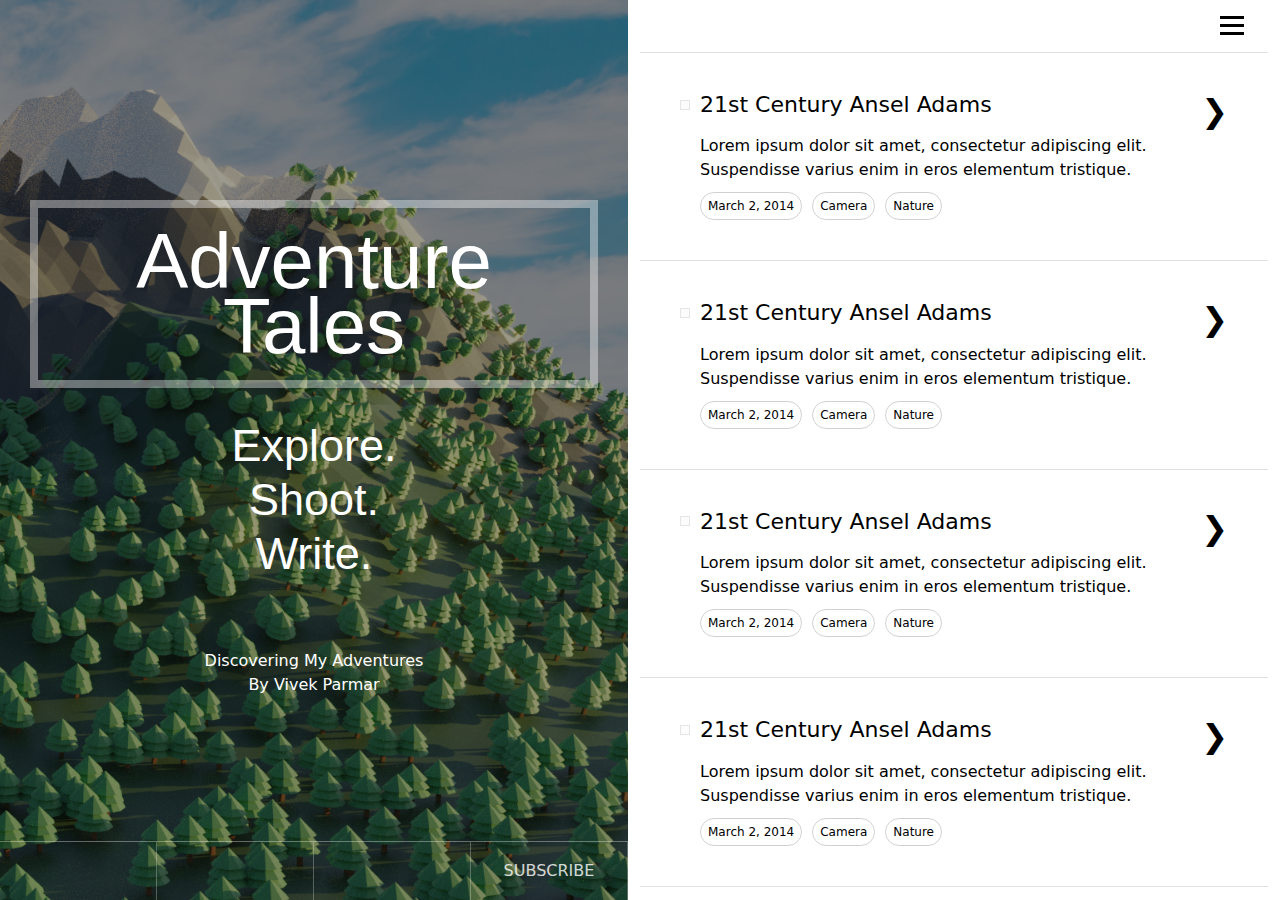
==== index.html @ 8f4c5cbe "Update index.html" ====
<!DOCTYPE html>
<html>
<head>
 <meta charset="utf-8">
 <meta name="viewport" content="width=device-width, initial-scale=1">
 <title>Adventure Tales</title>
 <!-- Add your other meta tags, links, and scripts here -->
 <link rel="stylesheet" href="assets/vendor/bootstrap/css/bootstrap.css">
 <link rel="stylesheet" href="assets/vendor/bootstrap-icons/bootstrap-icons.css">
 <link rel="stylesheet" href="assets/css/style.css">
 <link rel="stylesheet" href="assets/css/responsive.css">

 <link rel="stylesheet" href="https://cdnjs.cloudflare.com/ajax/libs/fancybox/3.5.7/jquery.fancybox.min.css">

 <link rel="stylesheet" href="https://unpkg.com/aos@next/dist/aos.css">
</head>

<body style="margin: 0; display: flex; flex-direction: column;">

  <div class="container-fluid" style="flex: 1; display: flex; min-height: 100%;margin:0px;">

    <div class="row hero-row">

      <div class="col-md-6 custom-col">
         <div class="img-bg">

          <div class="overlay"></div>

          <div class="main-col-heading">
            <h1 class="title">Adventure Tales</h1>
            <p class="tag">Explore.<br>Shoot.<br>Write.</p>
            <p class="tag-line">Discovering My Adventures <br> By Vivek Parmar</p>
          </div>

          <footer class="footer">

            <a href="/" aria-current="page" class="footer-nav-link"><img src="assets/images/icon/home-icon.svg" alt="">
            </a>

            <a href="http://www.twitter.com/" class="footer-nav-link "><img src="assets/images/icon/twitter-icon.svg" alt="">
            </a>

            <a href="http://www.facebook.com/" class="footer-nav-link "><img src="assets/images/icon/facebook-icon.svg" alt="">
            </a>

            <a href="" class="footer-nav-link ">
              <div class="subscribe">Subscribe</div>
            </a>

          </footer>
          
         </div>
      </div>

      <div class="col-md-6 custom-col-mob">
         <div class="img-bg">

          <div class="overlay"></div>

          <div class="main-col-heading">
            <h1 class="title">Adventure Tales</h1>
            <p class="tag-line">Discovering My Adventures <br> By Vivek Parmar</p>
          </div>

        </div>
      </div>

      <div class="col-md-6 article-container scrollable-col">

        <header>

          <div class="hamburger">
            <div class="hamburger--container">
              <div class="hamburger--bars"></div>
            </div>
          </div>

          <div class="menu-text">Menu</div>

            <div class="fsmenu">
              <div class="fsmenu--container">
                <div class="fsmenu--text-block">
                  <div class="fsmenu--text-container">
                    <ul class="fsmenu--list">
                      <li class="fsmenu--list-element">
                        <a href="index.html">
                          <span>STORIES</span>
                        </a>
                        <div class="fsmenu--scrolling-text">
                          <span>STORIES</span><span>STORIES</span><span>STORIES</span><span>STORIES</span><span>STORIES</span>
                        </div>
                        <div class="fsmenu--link-img">
                          <div class="fsmenu--img-container">
                            <img src="https://witwinkel.ch/themes/witwinkel/assets/images/content/WITWINKEL-buero-albisrieden-2019.jpg">
                          </div>
                        </div>
                      </li>
                      <li class="fsmenu--list-element">
                        <a href="suggest.html">
                          <span>SUGGEST</span>
                        </a>
                        <div class="fsmenu--scrolling-text">
                          <span>SUGGEST</span><span>SUGGEST</span><span>SUGGEST</span><span>SUGGEST</span><span>SUGGEST</span>
                        </div>
                        <div class="fsmenu--link-img">
                          <div class="fsmenu--img-container">
                            <img src="https://witwinkel.ch/themes/witwinkel/assets/projects/gourmet-festival-2019/content12.jpg">
                          </div>
                        </div>
                      </li>
                      <li class="fsmenu--list-element">
                        <a href="subscribe.html">
                          <span>SUBSCRIBE</span>
                        </a>
                        <div class="fsmenu--scrolling-text">
                          <span>SUBSCRIBE</span><span>SUBSCRIBE</span><span>SUBSCRIBE</span><span>SUBSCRIBE</span><span>SUBSCRIBE</span>
                        </div>
                        <div class="fsmenu--link-img">
                          <div class="fsmenu--img-container">
                            <img src="https://witwinkel.ch/themes/witwinkel/assets/images/team/wirsind-witwinkel.jpg">
                          </div>
                        </div>
                      </li>
                      <li class="fsmenu--list-element">
                        <a href="about.html">
                          <span>ABOUT</span>
                        </a>
                        <div class="fsmenu--scrolling-text">
                          <span>ABOUT</span><span>ABOUT</span><span>ABOUT</span><span>ABOUT</span><span>ABOUT</span>
                        </div>
                        <div class="fsmenu--link-img">
                          <div class="fsmenu--img-container">
                            <img src="https://witwinkel.ch/themes/witwinkel/assets/projects/metzler/content1.jpg">
                          </div>
                        </div>
                      </li>
                    </ul>
                  </div>
                </div>
              </div>
            </div>

        </header>


          <main>

            <div class="row mb-3">

              <div class="col-lg-12 article-col">

                <a href="detail.html" class="article">

                  <div class="image-wrapper"><img src="https://assets.website-files.com/52f2c8085d8eed2b6b000300/52f320b1593f6edf41000793_thumb11.jpg" width="109" alt="" class="thumbnail img-fluid"></div>


                  <section class="article-text-wrapper">

                    <div class="d-flex justify-content-between mb-1">
                      <h2 class="thumbnail-title">21st Century Ansel Adams</h2>
                    <h2 class="arrow">❯</h2>
                    </div>

                    <p>Lorem ipsum dolor sit amet, consectetur adipiscing elit. Suspendisse varius enim in eros elementum tristique.</p>

                    <div class="article-info-wrapper">
                      <div class="article-info-text">March 2, 2014</div>
                      <div class="article-info-text">Camera</div>
                      <div class="article-info-text">Nature</div>
                    </div>

                  </section>

                </a>

              </div>

               <div class="col-lg-12 article-col">

                <a href="detail.html" class="article">

                  <div class="image-wrapper"><img src="https://assets.website-files.com/52f2c8085d8eed2b6b000300/52f320b1593f6edf41000793_thumb11.jpg" width="109" alt="" class="thumbnail img-fluid"></div>


                  <section class="article-text-wrapper">

                    <div class="d-flex justify-content-between mb-1">
                      <h2 class="thumbnail-title">21st Century Ansel Adams</h2>
                    <h2 class="arrow">❯</h2>
                    </div>

                    <p>Lorem ipsum dolor sit amet, consectetur adipiscing elit. Suspendisse varius enim in eros elementum tristique.</p>

                    <div class="article-info-wrapper">
                      <div class="article-info-text">March 2, 2014</div>
                      <div class="article-info-text">Camera</div>
                      <div class="article-info-text">Nature</div>
                    </div>

                  </section>

                </a>

              </div>

               <div class="col-lg-12 article-col">

                <a href="detail.html" class="article">

                  <div class="image-wrapper"><img src="https://assets.website-files.com/52f2c8085d8eed2b6b000300/52f320b1593f6edf41000793_thumb11.jpg" width="109" alt="" class="thumbnail img-fluid"></div>


                  <section class="article-text-wrapper">

                    <div class="d-flex justify-content-between mb-1">
                      <h2 class="thumbnail-title">21st Century Ansel Adams</h2>
                    <h2 class="arrow">❯</h2>
                    </div>

                    <p>Lorem ipsum dolor sit amet, consectetur adipiscing elit. Suspendisse varius enim in eros elementum tristique.</p>

                    <div class="article-info-wrapper">
                      <div class="article-info-text">March 2, 2014</div>
                      <div class="article-info-text">Camera</div>
                      <div class="article-info-text">Nature</div>
                    </div>

                  </section>

                </a>

              </div>

               <div class="col-lg-12 article-col">

                <a href="detail.html" class="article">

                  <div class="image-wrapper"><img src="https://assets.website-files.com/52f2c8085d8eed2b6b000300/52f320b1593f6edf41000793_thumb11.jpg" width="109" alt="" class="thumbnail img-fluid"></div>


                  <section class="article-text-wrapper">

                    <div class="d-flex justify-content-between mb-1">
                      <h2 class="thumbnail-title">21st Century Ansel Adams</h2>
                    <h2 class="arrow">❯</h2>
                    </div>

                    <p>Lorem ipsum dolor sit amet, consectetur adipiscing elit. Suspendisse varius enim in eros elementum tristique.</p>

                    <div class="article-info-wrapper">
                      <div class="article-info-text">March 2, 2014</div>
                      <div class="article-info-text">Camera</div>
                      <div class="article-info-text">Nature</div>
                    </div>

                  </section>

                </a>

              </div>

               <div class="col-lg-12 article-col">

                <a href="detail.html" class="article">

                  <div class="image-wrapper"><img src="https://assets.website-files.com/52f2c8085d8eed2b6b000300/52f320b1593f6edf41000793_thumb11.jpg" width="109" alt="" class="thumbnail img-fluid"></div>


                  <section class="article-text-wrapper">

                    <div class="d-flex justify-content-between mb-1">
                      <h2 class="thumbnail-title">21st Century Ansel Adams</h2>
                    <h2 class="arrow">❯</h2>
                    </div>

                    <p>Lorem ipsum dolor sit amet, consectetur adipiscing elit. Suspendisse varius enim in eros elementum tristique.</p>

                    <div class="article-info-wrapper">
                      <div class="article-info-text">March 2, 2014</div>
                      <div class="article-info-text">Camera</div>
                      <div class="article-info-text">Nature</div>
                    </div>

                  </section>

                </a>

              </div>

               <div class="col-lg-12 article-col">

                <a href="detail.html" class="article">

                  <div class="image-wrapper"><img src="https://assets.website-files.com/52f2c8085d8eed2b6b000300/52f320b1593f6edf41000793_thumb11.jpg" width="109" alt="" class="thumbnail img-fluid"></div>


                  <section class="article-text-wrapper">

                    <div class="d-flex justify-content-between mb-1">
                      <h2 class="thumbnail-title">21st Century Ansel Adams</h2>
                    <h2 class="arrow">❯</h2>
                    </div>

                    <p>Lorem ipsum dolor sit amet, consectetur adipiscing elit. Suspendisse varius enim in eros elementum tristique.</p>

                    <div class="article-info-wrapper">
                      <div class="article-info-text">March 2, 2014</div>
                      <div class="article-info-text">Camera</div>
                      <div class="article-info-text">Nature</div>
                    </div>

                  </section>

                </a>

              </div>

               <div class="col-lg-12 article-col">

                <a href="detail.html" class="article">

                  <div class="image-wrapper"><img src="https://assets.website-files.com/52f2c8085d8eed2b6b000300/52f320b1593f6edf41000793_thumb11.jpg" width="109" alt="" class="thumbnail img-fluid"></div>


                  <section class="article-text-wrapper">

                    <div class="d-flex justify-content-between mb-1">
                      <h2 class="thumbnail-title">21st Century Ansel Adams</h2>
                    <h2 class="arrow">❯</h2>
                    </div>

                    <p>Lorem ipsum dolor sit amet, consectetur adipiscing elit. Suspendisse varius enim in eros elementum tristique.</p>

                    <div class="article-info-wrapper">
                      <div class="article-info-text">March 2, 2014</div>
                      <div class="article-info-text">Camera</div>
                      <div class="article-info-text">Nature</div>
                    </div>

                  </section>

                </a>

              </div>

               <div class="col-lg-12 article-col">

                <a href="detail.html" class="article">

                  <div class="image-wrapper"><img src="https://assets.website-files.com/52f2c8085d8eed2b6b000300/52f320b1593f6edf41000793_thumb11.jpg" width="109" alt="" class="thumbnail img-fluid"></div>


                  <section class="article-text-wrapper">

                    <div class="d-flex justify-content-between mb-1">
                      <h2 class="thumbnail-title">21st Century Ansel Adams</h2>
                    <h2 class="arrow">❯</h2>
                    </div>

                    <p>Lorem ipsum dolor sit amet, consectetur adipiscing elit. Suspendisse varius enim in eros elementum tristique.</p>

                    <div class="article-info-wrapper">
                      <div class="article-info-text">March 2, 2014</div>
                      <div class="article-info-text">Camera</div>
                      <div class="article-info-text">Nature</div>
                    </div>

                  </section>

                </a>

              </div>

            </div>

            <nav class="pagination-nav">
              <a href=""  class="nav-link-pg active">pg. 1</a>
              <a href="#" class="nav-link-pg">Pg. 2</a>
              <a href="#" class="nav-link-pg">pg. 3</a>
            </nav>

          </main>

      </div>

    </div>

  </div>


  <footer class="footer footer-mob">

    <a href="/" aria-current="page" class="footer-nav-link">
      <img src="assets/images/icon/home-icon.svg" alt="">
    </a>

    <a href="http://www.twitter.com/" class="footer-nav-link ">
      <img src="assets/images/icon/twitter-icon.svg" alt="">
    </a>

    <a href="http://www.facebook.com/" class="footer-nav-link ">
      <img src="assets/images/icon/facebook-icon.svg" alt="">
    </a>

    <a href="" class="footer-nav-link">
      <div class="subscribe">Subscribe</div>
    </a>
  </footer>

<script src="https://ajax.googleapis.com/ajax/libs/jquery/3.5.1/jquery.min.js"></script>
<script type="text/javascript" src="assets/vendor/bootstrap/js/bootstrap.bundle.min.js"></script>
<script src="https://cdnjs.cloudflare.com/ajax/libs/fancybox/3.5.7/jquery.fancybox.min.js"></script>
<script type="text/javascript" src="assets/js/main.js"></script>

<script type="text/javascript">
  $(document).ready(function(){
    $('.hamburger').click(function(){
      var $this = $( this );
      if ($this.hasClass('is-active')){
        $('.fsmenu, .logo').removeClass('is-active');
        $('.fsmenu, .logo').addClass('close-menu');
        $("body").css("overflow-y", "auto");  

        setTimeout(function() {
          $('.fsmenu').css('z-index', -1);
        }, 500); 

      } else{
        $('.fsmenu, .logo').removeClass('close-menu');
        $('.fsmenu, .logo').addClass('is-active');
        $("body").css("overflow-y", "hidden");
        $('.fsmenu').css('z-index', 5);
      };
      $this.toggleClass('is-active');
    });
    $( ".fsmenu--list-element" ).hover(
      function() {
        $( this ).addClass('open');
        $( this ).removeClass('is-closing');
      }, function() {
        $( this ).removeClass('open');
        $( this ).addClass('is-closing');
       
      }
      );
  });
</script>

</body>
</html>
---- assets/css/style.css ----
:root {
  --white-color: #ffffff;
  --black-color: #000000;
  --cardinal-color: #c71e38;
  --purple-color: #555272;
  --mercury-color: #e0e5eb;
  --dusk-color: #555272;
  --gray-color: #d3d1e2;
}

h1,h2,h3,h4,h5,p{
  padding: 0px;
  margin: 0px;
}


/******************* PreLoading *****************/


body{overflow-y: auto; margin: 0;height: 100vh;}

#preloading{
  width: 100%;
  height: 100vh;
  background: #fff
  url('../images/ice-cream.gif') no-repeat center;
  z-index: 99;
}


/******************** Navbar ********************/

.img-bg{
  background-image: url('../images/hero-img.png');
  background-size: cover;
  height: 100vh;
  background-repeat: no-repeat;
  background-position: 91% 50%;
  color: #fff;
  text-align: center;
  padding: 0;
  display: flex;
  justify-content: center;
  align-items: center;
  position: relative;
}

.overlay{
  background: #10101066;
  width: 100%;
  height: 100%;
  position: absolute;
  z-index: 0;
}

.main-col-heading{
  position: relative;
  z-index: 2;
  padding: 0 65px;
}

.title{
  display: inline-block;
  margin-top: 0px;
  margin-bottom: 31px;
  padding: 21px;
  border: 8px solid hsla(0, 0%, 100%, 0.38);
  font-family: 'Roboto Condensed', sans-serif;
  font-size: 78px;
  line-height: 65px;
  font-weight: 400;
}


.tag{
  margin-bottom: 68px;
  font-family: 'Roboto Condensed', sans-serif;
  font-size: 45px;
  line-height: 54px;
  font-weight: 300;
}

.tag-line{
  margin-bottom: 4px;
  font-size: 16px;
  font-weight: 400;
}


.footer{
  position: absolute;
  left: 0px;
  right: 0px;
  bottom: 0px;
  border-top: 1px solid hsla(0, 0%, 100%, 0.34);
  text-align: center;
}

.footer-nav-link{
  display: block;
  width: 25%;
  height: 58px;
  padding-top: 17px;
  float: left;
  border-right: 1px solid hsla(0, 0%, 100%, 0.34);
  opacity: 0.8;
  -webkit-transition: opacity 250ms ease, background-color 250ms ease;
  transition: opacity 250ms ease, background-color 250ms ease;
  text-decoration: none;
  color: white;
  font-weight: 500;
  text-transform: uppercase ;
}

.footer-nav-link:hover{color: #ffffff; background-color: #ffffff4a;}

header{ 
  padding: 10px 20px;
  display: flex;
  justify-content: flex-end;
  box-shadow: 0 1px 0 0 rgba(0, 0, 0, 0.12);
}

.hamburger{position:initial;}

.hamburger {
  width: 2em;
  height: 2em;
/*  position: absolute;*/
  top: 1em;
  right: 3em;
  z-index: 10000;
  background: transparent;
  cursor: pointer;
}
.hamburger.is-active .hamburger--container .hamburger--bars {
  background: white;
}
.hamburger.is-active .hamburger--container .hamburger--bars:before, .hamburger.is-active .hamburger--container .hamburger--bars:after {
  background: white;
}
.hamburger.is-active .hamburger--container .hamburger--bars:before {
  left: 0.25em;
}
.hamburger.is-active .hamburger--container .hamburger--bars:after {
  left: -0.25em;
}
.hamburger .hamburger--container {
  width: 100%;
  padding: 0.25em;
  position: relative;
}
.hamburger .hamburger--container .hamburger--bars {
  height: 3px;
  width: 1.5em;
  background: #000;
  position: absolute;
  top: 0.9em;
  transition: 0.3s ease;
}
.hamburger .hamburger--container .hamburger--bars:before, .hamburger .hamburger--container .hamburger--bars:after {
  content: "";
  display: block;
  height: 3px;
  width: 1.5em;
  background: inherit;
  position: absolute;
  left: 0;
  transition: 0.3s ease;
}
.hamburger .hamburger--container .hamburger--bars:before {
  top: -0.5em;
}
.hamburger .hamburger--container .hamburger--bars:after {
  top: 0.5em;
}

.logo {
  width: 5em;
  height: 5em;
  position: absolute;
  top: 1.5em;
  left: 3em;
  z-index: 10000;
  filter: invert(1);
}
.logo img {
  width: 100%;
  display: block;
  transition: 0.3s linear 0.3s;
}
.logo.is-active img {
  filter: invert(100%);
}

.fsmenu {
  width: 100vw;
  height: 100vh;
  position: absolute;
  top: 0;
  right: 0;
  z-index: 1000;
  overflow: hidden;
  display: none;
}
.fsmenu .fsmenu--container {
  width: 0;
  height: 100vh;
  padding: 8em 3em 3em;
  background: #000;
  position: absolute;
  right: 0;
  overflow: hidden;
}
.fsmenu .fsmenu--container .fsmenu--text-block {
  width: 100%;
  height: 100%;
}
.fsmenu .fsmenu--container .fsmenu--text-block .fsmenu--text-container {
  width: 100%;
  height: 100%;
}
.fsmenu .fsmenu--container .fsmenu--text-block .fsmenu--text-container .fsmenu--list {
  width: 100%;
  height: 100%;
  display: flex;
  flex-direction: column;
}
.fsmenu .fsmenu--container .fsmenu--text-block .fsmenu--text-container .fsmenu--list .fsmenu--list-element {
  width: 100%;
  height: 25%;
  list-style-type: none;
  text-align: right;
}
.fsmenu .fsmenu--container .fsmenu--text-block .fsmenu--text-container .fsmenu--list .fsmenu--list-element a {
  width: 100%;
  height: 100%;
  text-decoration: none;
  color: white;
  display: flex;
  justify-content: flex-end;
  align-items: center;
  transition: 0.2s ease;
}
.fsmenu .fsmenu--container .fsmenu--text-block .fsmenu--text-container .fsmenu--list .fsmenu--list-element a:hover {
  color: #E63946;
}
.fsmenu .fsmenu--container .fsmenu--text-block .fsmenu--text-container .fsmenu--list .fsmenu--list-element a span {
  font-size: 5em;
  font-weight: 700;
  letter-spacing: 10px;
  text-transform: uppercase;
  line-height: 1;
  height: 1em;
  display: inline-block;
  position: relative;
  z-index: 1002;
}
.fsmenu .fsmenu--container .fsmenu--text-block .fsmenu--text-container .fsmenu--list .fsmenu--list-element a span:before {
  content: "";
  display: block;
  width: 100%;
  height: 100%;
  background: #fff;
  position: absolute;
  left: 0;
  z-index: 1003;
}
.fsmenu .fsmenu--container .fsmenu--text-block .fsmenu--text-container .fsmenu--list .fsmenu--list-element .fsmenu--scrolling-text {
  height: 100%;
  display: flex;
  align-items: center;
  transform: translate(-20%, -100%);
  opacity: 0;
  pointer-events: none;
}
.fsmenu .fsmenu--container .fsmenu--text-block .fsmenu--text-container .fsmenu--list .fsmenu--list-element .fsmenu--scrolling-text span {
  height: 1em;
  font-size: 8em;
  font-weight: 900;
  letter-spacing: 10px;
  text-transform: uppercase;
  line-height: 1;
  color: #1e1e1e;
  display: inline-block;
  margin-right: 1em;
}
.fsmenu .fsmenu--container .fsmenu--text-block .fsmenu--text-container .fsmenu--list .fsmenu--list-element:hover .fsmenu--scrolling-text {
  opacity: 1;
  -webkit-animation: animScrollingContactTextLeft 9s linear 0s infinite;
          animation: animScrollingContactTextLeft 9s linear 0s infinite;
}
.fsmenu .fsmenu--container .fsmenu--text-block .fsmenu--text-container .fsmenu--list .fsmenu--list-element .fsmenu--link-img {
  width: 0px;
  height: 100vh;
  padding: 8em 3em 3em;
  position: absolute;
  top: 0;
  right: calc(100vw - 720px);
  z-index: 1001;
  font-size: 16px;
  pointer-events: none;
}
.fsmenu .fsmenu--container .fsmenu--text-block .fsmenu--text-container .fsmenu--list .fsmenu--list-element .fsmenu--link-img .fsmenu--img-container {
  height: 100%;
  width: 100%;
  position: relative;
  overflow: hidden;
}
.fsmenu .fsmenu--container .fsmenu--text-block .fsmenu--text-container .fsmenu--list .fsmenu--list-element .fsmenu--link-img .fsmenu--img-container img {
  width: 624px;
  display: block;
  position: absolute;
  right: 0;
  top: 50%;
  transform: translate(0, -50%);
}
.fsmenu .fsmenu--container .fsmenu--text-block .fsmenu--text-container .fsmenu--list .fsmenu--list-element.open .fsmenu--link-img {
  left: auto;
  right: calc(100vw - 720px);
  -webkit-animation: animMenuRevealImg 0.4s ease 0s forwards;
          animation: animMenuRevealImg 0.4s ease 0s forwards;
}
.fsmenu .fsmenu--container .fsmenu--text-block .fsmenu--text-container .fsmenu--list .fsmenu--list-element.open .fsmenu--link-img .fsmenu--img-container img {
  right: 0;
  left: auto;
}
.fsmenu .fsmenu--container .fsmenu--text-block .fsmenu--text-container .fsmenu--list .fsmenu--list-element.is-closing .fsmenu--link-img {
  left: 0;
  right: auto;
  -webkit-animation: animMenuCloseImg 0.4s ease 0s forwards;
          animation: animMenuCloseImg 0.4s ease 0s forwards;
}
.fsmenu .fsmenu--container .fsmenu--text-block .fsmenu--text-container .fsmenu--list .fsmenu--list-element.is-closing .fsmenu--link-img .fsmenu--img-container img {
  left: 0;
  right: auto;
}
.fsmenu.is-active {
  display: block;
}
.fsmenu.is-active .fsmenu--container {
  -webkit-animation: animMenuReveal 0.6s cubic-bezier(0.13, 0.13, 0.02, 1.07) 0s forwards;
          animation: animMenuReveal 0.6s cubic-bezier(0.13, 0.13, 0.02, 1.07) 0s forwards;
}
.fsmenu.is-active .fsmenu--container .fsmenu--text-container .fsmenu--list .fsmenu--list-element a span:before {
  -webkit-animation: animMenuRevealLinks 0.4s cubic-bezier(0.13, 0.13, 0.02, 1.07) 0.4s forwards;
          animation: animMenuRevealLinks 0.4s cubic-bezier(0.13, 0.13, 0.02, 1.07) 0.4s forwards;
}
.fsmenu.close-menu {
  display: block;
}
.fsmenu.close-menu .fsmenu--container {
  width: 100vw;
  right: auto;
  left: 0;
  -webkit-animation: animMenuClose 0.6s cubic-bezier(0.13, 0.13, 0.02, 1.07) 0.3s forwards;
          animation: animMenuClose 0.6s cubic-bezier(0.13, 0.13, 0.02, 1.07) 0.3s forwards;
}
.fsmenu.close-menu .fsmenu--container .fsmenu--text-container .fsmenu--list .fsmenu--list-element a span:before {
  left: auto;
  right: 0;
  background: black;
  -webkit-animation: animMenuCloseLinks 0.4s cubic-bezier(0.13, 0.13, 0.02, 1.07) 0s forwards;
          animation: animMenuCloseLinks 0.4s cubic-bezier(0.13, 0.13, 0.02, 1.07) 0s forwards;
}

@-webkit-keyframes animMenuReveal {
  0% {
    width: 0vw;
  }
  100% {
    width: 100vw;
  }
}

@keyframes animMenuReveal {
  0% {
    width: 0vw;
  }
  100% {
    width: 100vw;
  }
}
@-webkit-keyframes animMenuRevealLinks {
  0% {
    width: 100%;
  }
  100% {
    width: 0%;
  }
}
@keyframes animMenuRevealLinks {
  0% {
    width: 100%;
  }
  100% {
    width: 0%;
  }
}
@-webkit-keyframes animMenuClose {
  0% {
    width: 100vw;
    padding: 8em 3em 3em;
  }
  100% {
    width: 0vw;
    padding: 8em 0 0;
  }
}
@keyframes animMenuClose {
  0% {
    width: 100vw;
    padding: 8em 3em 3em;
  }
  100% {
    width: 0vw;
    padding: 8em 0 0;
  }
}
@-webkit-keyframes animMenuCloseLinks {
  0% {
    width: 0%;
  }
  100% {
    width: 110%;
  }
}
@keyframes animMenuCloseLinks {
  0% {
    width: 0%;
  }
  100% {
    width: 110%;
  }
}
@-webkit-keyframes animMenuRevealImg {
  0% {
    width: 0;
  }
  100% {
    width: 720px;
  }
}
@keyframes animMenuRevealImg {
  0% {
    width: 0;
  }
  100% {
    width: 720px;
  }
}
@-webkit-keyframes animMenuCloseImg {
  0% {
    width: 720px;
  }
  100% {
    width: 0;
  }
}
@keyframes animMenuCloseImg {
  0% {
    width: 720px;
  }
  100% {
    width: 0;
  }
}
@-webkit-keyframes animScrollingContactTextLeft {
  0% {
    transform: translate(-20%, -100%);
  }
  100% {
    transform: translate(-40%, -100%);
  }
}
@keyframes animScrollingContactTextLeft {
  0% {
    transform: translate(-20%, -100%);
  }
  100% {
    transform: translate(-40%, -100%);
  }
}



.thumbnail {
  margin-right: 10px;
  padding: 4px;
  border: 1px solid rgba(0, 0, 0, 0.09);
  background-color: #fcfcfc;
}

.image-wrapper {
  float: left;
}

.article {
  cursor: pointer;
  position: relative;
  z-index: 3;
  display: block;
  padding: 40px;
  box-shadow: 0 1px 0 0 rgba(0, 0, 0, 0.12);
  -webkit-transition: background-color 300ms ease, color 300ms ease;
  transition: background-color 300ms ease, color 300ms ease;
  color: #000;
  text-decoration: none;
}

.article-text-wrapper{display: flex;flex-direction: column;}

.article:hover{color: black;}

.article-info-wrapper{display: flex;gap: 10px;margin-top: 10px;}

.article-info-text{
  display: inline-block;
  padding: 4px 7px;
  border: 1px solid rgba(0, 0, 0, 0.18);
  border-radius: 30px;
  text-transform: none;
  font-size: 12px;
  font-weight: 500;
}

.container-fluid {display: flex;gap: 20px;margin-top: 10px;}

.hero-row {flex: 1; display: flex; height: 100%;}

.custom-col {flex: 1; height: 100%; overflow-y: hidden; padding: 0px;}

.scrollable-col {flex: 1; height: 100%; overflow-y: auto;}

.custom-col-mob{display: none;}
.menu-text{display: none;}

.footer-mob{display: none;}













.header-image {
    position: relative;
    height: 470px;
    padding-top: 49px;
    background-image: url(../images/hero-img.png);
    background-position: 50% 0px;
    background-position-y: 50%;
    background-size: cover;
}

.header-container {
    padding-top: 345px;
}

.hollow-button {
    display: inline-block;
    padding: 7px 15px;
    border: 3px solid #fff;
    -webkit-transition: border-color 250ms ease;
    transition: border-color 250ms ease;
    font-family: 'Roboto Condensed', sans-serif;
    color: #fff;
    text-decoration: none;
    text-transform: uppercase;
    text-shadow: 0 1px 0 rgba(0, 0, 0, 0.19);
}


.author-image {
    display: block;
    margin: -70px auto 18px;
    border: 7px solid #fff;
    box-shadow: 0 0 0 1px rgba(0, 0, 0, 0.12);
    position: relative;
    z-index: 1;
}

.article-heading{
  margin-bottom: 18px;
  font-size: 43px;
  line-height: 47px;
  font-weight: 700;
}

.subtitle {
  margin-bottom: 24px;
  padding-bottom: 31px;
  border-bottom: 1px solid rgba(0, 0, 0, 0.09);
  font-family: Roboto, sans-serif;
  font-size: 20px;
  line-height: 24px;
  font-weight: 300;
}

.article-text{
  margin-top: 0px;
  margin-bottom: 15px;
  font-family: 'Roboto Slab', sans-serif;
  font-size: 16px;
  line-height: 23px;
  font-weight: 300;
}

.quote {
  margin-top: 25px;
  margin-bottom: 25px;
  padding-left: 37px;
  border-left: 3px solid rgba(0, 0, 0, 0.09);
  font-size: 26px;
  line-height: 31px;
  font-weight: 300;
}

.sub-heading{
  margin: 30px 0px 20px;
  font-family: 'Roboto Condensed', sans-serif;
  font-size: 28px;
  line-height: 31px;
  font-weight: 400;
}

.name{
  margin: 30px 0px 20px;
  font-family: 'Roboto Condensed', sans-serif;
  font-size: 28px;
  line-height: 31px;
  font-weight: 400;
  text-align: center;
}

.about-text {
  margin-bottom: 26px;
  font-family: 'Roboto Condensed', sans-serif;
  font-size: 14px;
  line-height: 20px;
  text-align: center;
}

.about-author{
  padding-left:60px;
  padding-right:60px;
}

.author-connect {
  margin-bottom: 10px;
  font-family: 'Roboto Condensed', sans-serif;
  color: #c2c2c2;
  font-size: 12px;
  text-transform: uppercase;
}

.social{
  display: flex;
  gap:15px;
}

.social-link {
  opacity: 0.23;
  -webkit-transition: opacity 250ms ease;
  transition: opacity 250ms ease;
}

.subscribe-section {
  padding-top: 52px;
  padding-bottom: 52px;
  background-color: #b8c6cc;
  background-image: url(../images/hero-img.png);
  background-position: 0px 50%;
  box-shadow: inset 0 1px 0 0 rgba(0, 0, 0, 0.12);
  color: #fff;
  text-align: center;
}

.sub-btn{
  padding: 0px 70px;
  font-size: 20px;
  background: #0050b8;
  border-color: #0050b8;
  border-radius: 0px;
}

.sub-btn:hover {
  background-color: #0050b8e0;
  border-color: #0050b8;
}

.sub-btn:focus{box-shadow: none !important;}

.font-weight-300{
  font-weight: 300;
  font-family: 'Roboto Condensed', sans-serif;
}


.article-col.suggested {
  padding: 22px;
  border-top: 1px solid rgba(0, 0, 0, 0.09);
  border-right: 1px solid rgba(0, 0, 0, 0.09);
  border-left: 1px solid rgba(0, 0, 0, 0.09);
}

.article-col.suggested.last {
  border-bottom: 1px solid rgba(0, 0, 0, 0.09);
}

.suggested .article{box-shadow: none;padding: 20px;}

.suggested .article-text-wrapper p{margin-right: 20px;}

.content-section {
  position: relative;
  z-index: 10;
  padding-top: 47px;
  padding-bottom: 47px;
  background-color: #fff;
  box-shadow: 0 -1px 0 0 rgba(0, 0, 0, 0.07);
}

.internal-footer-link.proof {
  padding: 7px 8px;
  border: 2px solid rgba(0, 0, 0, 0.12);
}
.internal-footer-link {
  margin-right: 9px;
  margin-left: 9px;
  border-bottom: 2px solid #fff;
  -webkit-transition: color 250ms ease, border-color 250ms ease;
  transition: color 250ms ease, border-color 250ms ease;
  font-family: 'Roboto Condensed', sans-serif;
  color: #a6a6a6;
  text-decoration: none;
  text-transform: uppercase;
}

.subscribe-input-div{display: flex;justify-content: center;}

.sub-btn{padding: 0px 40px;}

.heading{
  margin: 0px 0px 18px;
  font-family: 'Roboto Condensed', sans-serif;
  font-size: 43px;
  line-height: 47px;
  font-weight: 500;
  color: #333;
}

.para{
  margin-top: 0px;
  margin-bottom: 15px;
  font-family: 'Roboto Slab', sans-serif;
  font-size: 16px;
  line-height: 23px;
  font-weight: 300;
  color: #333;
}

.p-40{padding:40px;}

.input-field{
  margin-bottom: 17px;
  padding: 15px 14px;
  background-color: rgba(0, 0, 0, 0.04);
  box-shadow: inset 0 0 8px 0 transparent;
  color: #0050b8;
  font-size: 16px;
  font-weight: 300;
  border-radius: 0px;
}

.input-field:focus {background-color: rgba(0, 0, 0, 0.04);border-color: #0050b8;box-shadow:none !important;}

.h-53{height: 53px;}

.btn-dark-sub{width: 20%;padding: 10px;background-color: black;border-color: black;border-radius: 0px;}

.btn-dark-sub:hover{background-color: #0050b8e0;border-color: #0050b8;}

.btn-dark-sub:focus{box-shadow: none !important;}


.div-404{position: absolute;top: 28%;left: 50%;width: auto;}
.oops{font-size: 8em;font-weight: 900;}
.para-404{margin-top: 10px;padding: 0 15px;font-size: 32px;font-weight: 400;margin-bottom: 15px;}
.home-link{padding: 5px 15px;margin: 15px;font-size: 1.5em;border:solid;border-color:black;text-decoration:none;color: black;}
.home-link:hover{background-color: black; color:#fff;}

.about-col{box-shadow: inset 0 -1px 0 0 rgba(0, 0, 0, 0.12);padding-bottom: 40px;}


.about .author-container {display: flex;align-items: flex-start; gap: 20px; }
.about .author-image {margin: 0px;}
.about .author-details .name{text-align:left;margin-top:0px;}
.about .author-header{display: flex;gap: 22px;}
.about-para-sm{display: none;}



.landscape-title{
  font-size:35px;
  padding: 5px;
  margin-bottom: 10px;
  line-height: 50px;
}

.landscape-tag{
  font-size: 30px;
  margin-bottom: 10px;
  line-height: normal;
}

.landscape-tag-line{
  margin-bottom: 45px;
}

.ui-loader.ui-corner-all.ui-loader-default.ui-body-a{
  display: none;
}

.nav-link-pg{
    padding: 19px 22px;
    box-shadow: inset -1px 0 0 0 rgba(0, 0, 0, 0.12), 0 -1px 0 0 transparent;
    font-family: 'Roboto Condensed', sans-serif;
    color: #333;
    font-weight: 400;
    letter-spacing: 1px;
    text-decoration: none;
    text-transform: uppercase;
}

.nav-link-pg.active{
  box-shadow: inset -1px 0 0 0 rgba(0, 0, 0, 0.12), 0 1px 0 0 #00b874;
  color: #00b874;
}
---- assets/css/responsive.css ----
@media only screen and (max-width : 1920px) {}

@media only screen and (max-width : 1680px) {}

@media only screen and (max-width : 1593px) {

  .btn-dark-sub {width: 30%;}

}

@media only screen and (max-width : 1536px) {}

@media only screen and (max-width : 1440px) {}

@media only screen and (max-width : 1399px) {

  .div-404{top:25%;}

}



@media only screen and (max-width : 1366px) {}

@media only screen and (max-width : 1280px) {

  .thumbnail-title{font-size:22px;}
  .main-col-heading{padding:0 30px;}  
}

@media only screen and (max-width : 1200px){}

@media only screen and (max-width : 1199px){

  .about-author {padding-left: 30px;padding-right: 30px;}
  .btn-dark-sub {width: 50%;}
  .div-404 {top: 15%;}

}

@media (max-width: 1080px) {}

@media (max-width: 993px) {}

@media only screen and (max-width: 768px){

  .thumbnail-title {font-size: 18px;}
  .main-col-heading{padding: 0px;}
  .title{padding: 0px;font-size:45px;}
  .tag{font-size: 40px;}
  .article{padding:15px;}
  .article-text-wrapper p{font-size:15px;line-height:normal;}

  .about .author-header{display: flex;flex-direction:column;gap:0px;}
  .author-header .name{margin-bottom: 0px;}
  .about-para-sm{display: block;}
  .about-para-lg{display: none;}
  .about .author-container{flex-direction: column;margin-bottom: 20px;}
}

@media only screen and (max-width: 767px){

  body{min-height:100vh;position: relative;height: auto;}
  main{margin-bottom:75px;}
  .fsmenu .fsmenu--container .fsmenu--text-block .fsmenu--text-container .fsmenu--list .fsmenu--list-element a span{height: 0;}
  .custom-col{display: none;}
  .custom-col-mob{display: block;}
  .img-bg{height:100%;justify-content: flex-start;}
  .main-col-heading{display: flex;justify-content: flex-start;align-items: center;margin-left: 20px;}
  .tag-line {text-align: justify;margin-left: 25px;}
  .title{margin-top:30px;margin-bottom:30px;font-size:30px;}
  .custom-col-mob{padding:0px;}
  .container-fluid{height: initial !important;}
  .scrollable-col {flex: none;}
  .menu-text{display: flex;align-items: center;align-items: baseline;font-size:19px;}
  .thumbnail-title {font-size: 25px;}
  .article {padding: 40px;}
  .article-text-wrapper p{margin-top:10px;}
  .footer-mob{display:block;background: black;position:absolute;bottom:0px;}
  .about-author{padding-left:0px;padding-right:0px;}
  .author-container {display: flex;align-items: center; gap: 20px; }
  .author-image {margin: 0px;}
  .name {font-size: 24px;margin-top:0px;text-align: left;}
  .about-text {font-size: 16px;text-align: left;margin-bottom: 0px;}
  .article-info-wrapper{display: block;}
  .author-social-links{align-items: flex-start !important;}
  .subscribe-input-div{display:block !important;}
  .sub-btn{padding: 0px 40px;}
  .btn-dark-sub {width: 30%;}
  .p-40{padding:20px;}
  .subscribe-form.g-3{--bs-gutter-y: 0.5rem !important;--bs-gutter-x: 0.5rem !important;}
  .about .author-container{flex-direction: row;}
  .about-para-sm{display: none;}
  .about-para-lg{display: block;margin-top: 10px;}

}

@media only screen and (max-width : 590px){

  .fsmenu .fsmenu--container .fsmenu--text-block .fsmenu--text-container .fsmenu--list{margin-top:100px;}
  .fsmenu .fsmenu--container .fsmenu--text-block .fsmenu--text-container .fsmenu--list .fsmenu--list-element{height:12%;}
  .fsmenu .fsmenu--container .fsmenu--text-block .fsmenu--text-container .fsmenu--list .fsmenu--list-element a span{font-size:3em;}
  .container-fluid{flex: initial !important;}
  .btn-dark-sub {width: 100%;}
}

@media only screen and (max-width: 480px){
  .heading{font-size: 35px;}
  .thumbnail-title{font-size:20px;}
  .sub-btn{width:100%;padding:10px;border-radius:0;margin-top:10px;}
  .subscribe-input-div .input-group{display: block;}
  .subscribe-input-div .input-group input{width:100%;}
  .about-para-sm{display: block;}
  .about-para-lg{display: none;}
  .btn-dark-sub {width: 100%;}
}

@media only screen and (max-width: 425px){

  .title{font-size:22px;}
  .tag-line{margin-left:15px;}
  .article-info-text{padding: 4px 2px;}
  .article{display: flex;flex-direction: column;gap: 10px;padding: 40px 10px;}
  .thumbnail{width: 100%}
}

@media only screen and (max-width: 400px){
  .main-col-heading{flex-direction: column;}
  .title{line-height: normal;margin-bottom: 0px;}
  .tag-line{margin-left: inherit !important;margin: 10px 0px;}

}


@media only screen and (max-width : 390px){

 .heading{font-size: 30px;}
 .content-section.footer{display: flex;flex-direction: column;gap: 10px;}
 .fsmenu .fsmenu--container .fsmenu--text-block .fsmenu--text-container .fsmenu--list .fsmenu--list-element a span {font-size: 2.6em;}

}

@media only screen and (max-width : 360px){

}

@media only screen and (max-width : 320px){
  
.heading{font-size: 28px;}
.subscribe{font-size: 13px;}
.fsmenu .fsmenu--container {padding: 8em 0.3em 3em;}
.about .author-container{flex-direction: column;}
}
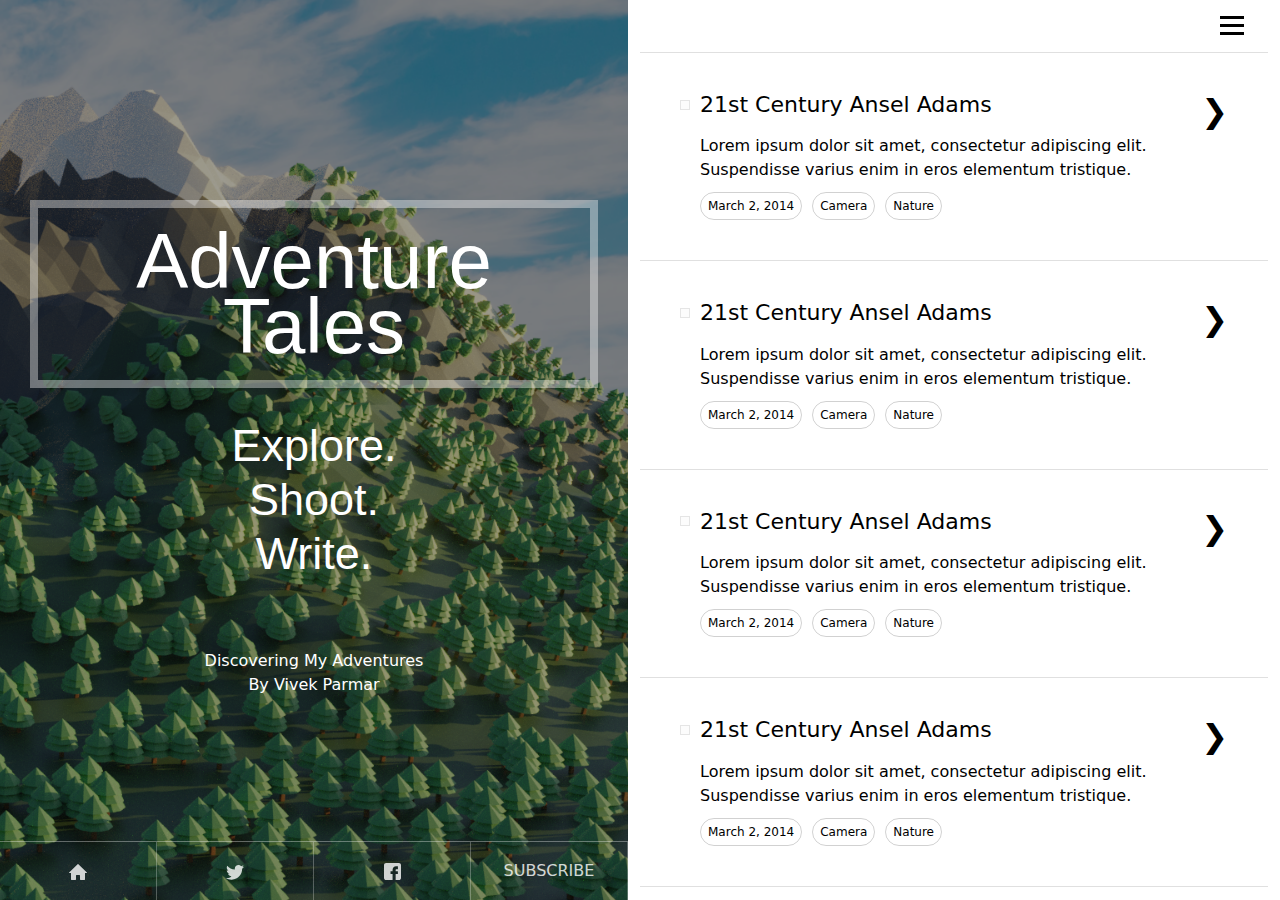
==== commit 1a887c71: "Update index.html" ====
--- a/index.html
+++ b/index.html
@@ -91,7 +91,7 @@
                         </div>
                         <div class="fsmenu--link-img">
                           <div class="fsmenu--img-container">
-                            <img src="https://witwinkel.ch/themes/witwinkel/assets/images/content/WITWINKEL-buero-albisrieden-2019.jpg">
+                            <img src="assets/images/side-view-man-with-map.jpg">
                           </div>
                         </div>
                       </li>
@@ -104,7 +104,7 @@
                         </div>
                         <div class="fsmenu--link-img">
                           <div class="fsmenu--img-container">
-                            <img src="https://witwinkel.ch/themes/witwinkel/assets/projects/gourmet-festival-2019/content12.jpg">
+                            <img src="assets/images/feedback-survey-response-advice-suggestions.jpg">
                           </div>
                         </div>
                       </li>
@@ -117,7 +117,7 @@
                         </div>
                         <div class="fsmenu--link-img">
                           <div class="fsmenu--img-container">
-                            <img src="https://witwinkel.ch/themes/witwinkel/assets/images/team/wirsind-witwinkel.jpg">
+                            <img src="assets/images/hand-clicking-subscribe-button-social-media.jpg">
                           </div>
                         </div>
                       </li>
@@ -405,6 +405,7 @@
     <a href="" class="footer-nav-link">
       <div class="subscribe">Subscribe</div>
     </a>
+    
   </footer>
 
 <script src="https://ajax.googleapis.com/ajax/libs/jquery/3.5.1/jquery.min.js"></script>
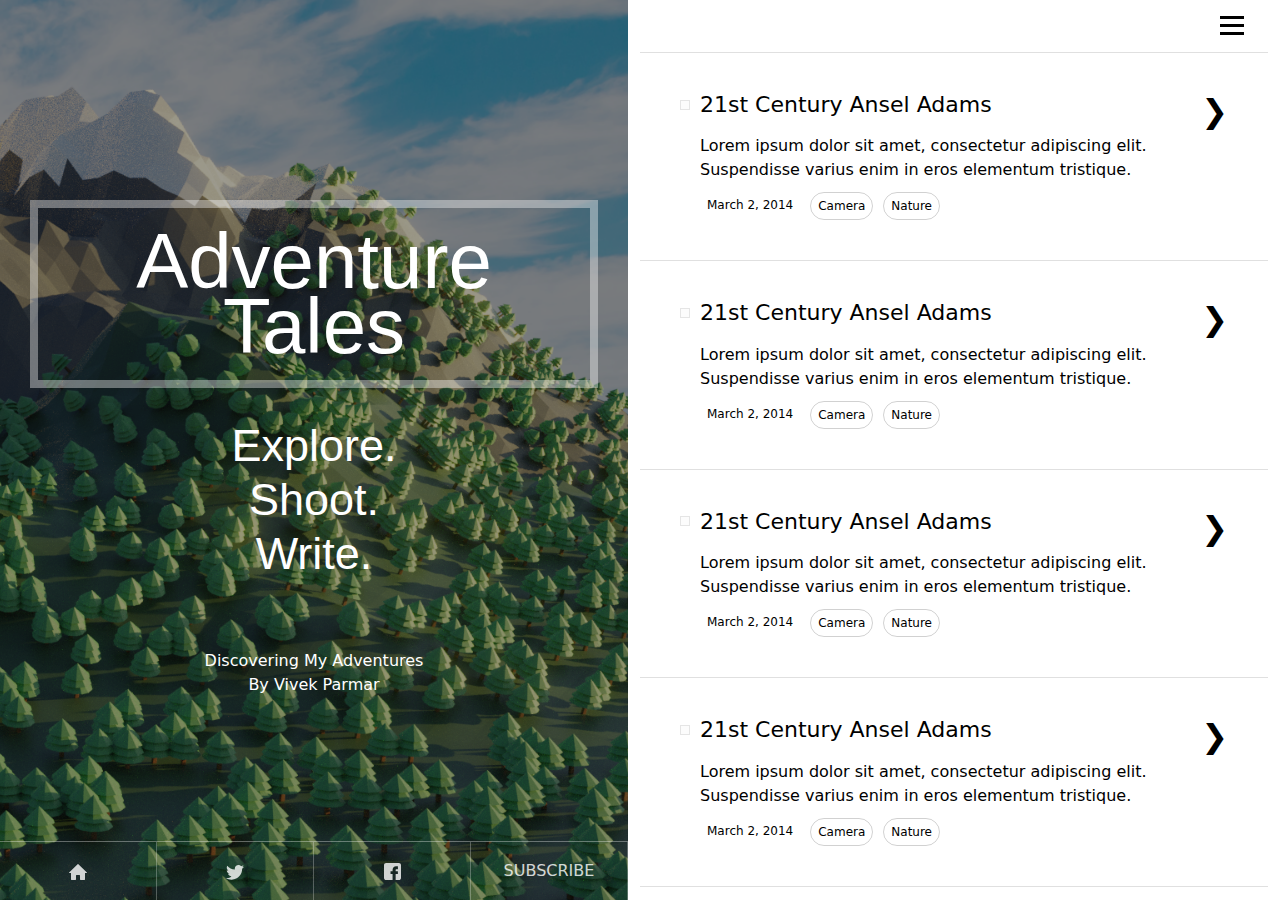
==== commit b05b4068: "Update index.html" ====
--- a/index.html
+++ b/index.html
@@ -164,203 +164,203 @@
                     <p>Lorem ipsum dolor sit amet, consectetur adipiscing elit. Suspendisse varius enim in eros elementum tristique.</p>
 
                     <div class="article-info-wrapper">
-                      <div class="article-info-text">March 2, 2014</div>
-                      <div class="article-info-text">Camera</div>
-                      <div class="article-info-text">Nature</div>
-                    </div>
-
-                  </section>
-
-                </a>
-
-              </div>
-
-               <div class="col-lg-12 article-col">
-
-                <a href="detail.html" class="article">
-
-                  <div class="image-wrapper"><img src="https://assets.website-files.com/52f2c8085d8eed2b6b000300/52f320b1593f6edf41000793_thumb11.jpg" width="109" alt="" class="thumbnail img-fluid"></div>
-
-
-                  <section class="article-text-wrapper">
-
-                    <div class="d-flex justify-content-between mb-1">
-                      <h2 class="thumbnail-title">21st Century Ansel Adams</h2>
-                    <h2 class="arrow">❯</h2>
-                    </div>
-
-                    <p>Lorem ipsum dolor sit amet, consectetur adipiscing elit. Suspendisse varius enim in eros elementum tristique.</p>
-
-                    <div class="article-info-wrapper">
-                      <div class="article-info-text">March 2, 2014</div>
-                      <div class="article-info-text">Camera</div>
-                      <div class="article-info-text">Nature</div>
-                    </div>
-
-                  </section>
-
-                </a>
-
-              </div>
-
-               <div class="col-lg-12 article-col">
-
-                <a href="detail.html" class="article">
-
-                  <div class="image-wrapper"><img src="https://assets.website-files.com/52f2c8085d8eed2b6b000300/52f320b1593f6edf41000793_thumb11.jpg" width="109" alt="" class="thumbnail img-fluid"></div>
-
-
-                  <section class="article-text-wrapper">
-
-                    <div class="d-flex justify-content-between mb-1">
-                      <h2 class="thumbnail-title">21st Century Ansel Adams</h2>
-                    <h2 class="arrow">❯</h2>
-                    </div>
-
-                    <p>Lorem ipsum dolor sit amet, consectetur adipiscing elit. Suspendisse varius enim in eros elementum tristique.</p>
-
-                    <div class="article-info-wrapper">
-                      <div class="article-info-text">March 2, 2014</div>
-                      <div class="article-info-text">Camera</div>
-                      <div class="article-info-text">Nature</div>
-                    </div>
-
-                  </section>
-
-                </a>
-
-              </div>
-
-               <div class="col-lg-12 article-col">
-
-                <a href="detail.html" class="article">
-
-                  <div class="image-wrapper"><img src="https://assets.website-files.com/52f2c8085d8eed2b6b000300/52f320b1593f6edf41000793_thumb11.jpg" width="109" alt="" class="thumbnail img-fluid"></div>
-
-
-                  <section class="article-text-wrapper">
-
-                    <div class="d-flex justify-content-between mb-1">
-                      <h2 class="thumbnail-title">21st Century Ansel Adams</h2>
-                    <h2 class="arrow">❯</h2>
-                    </div>
-
-                    <p>Lorem ipsum dolor sit amet, consectetur adipiscing elit. Suspendisse varius enim in eros elementum tristique.</p>
-
-                    <div class="article-info-wrapper">
-                      <div class="article-info-text">March 2, 2014</div>
-                      <div class="article-info-text">Camera</div>
-                      <div class="article-info-text">Nature</div>
-                    </div>
-
-                  </section>
-
-                </a>
-
-              </div>
-
-               <div class="col-lg-12 article-col">
-
-                <a href="detail.html" class="article">
-
-                  <div class="image-wrapper"><img src="https://assets.website-files.com/52f2c8085d8eed2b6b000300/52f320b1593f6edf41000793_thumb11.jpg" width="109" alt="" class="thumbnail img-fluid"></div>
-
-
-                  <section class="article-text-wrapper">
-
-                    <div class="d-flex justify-content-between mb-1">
-                      <h2 class="thumbnail-title">21st Century Ansel Adams</h2>
-                    <h2 class="arrow">❯</h2>
-                    </div>
-
-                    <p>Lorem ipsum dolor sit amet, consectetur adipiscing elit. Suspendisse varius enim in eros elementum tristique.</p>
-
-                    <div class="article-info-wrapper">
-                      <div class="article-info-text">March 2, 2014</div>
-                      <div class="article-info-text">Camera</div>
-                      <div class="article-info-text">Nature</div>
-                    </div>
-
-                  </section>
-
-                </a>
-
-              </div>
-
-               <div class="col-lg-12 article-col">
-
-                <a href="detail.html" class="article">
-
-                  <div class="image-wrapper"><img src="https://assets.website-files.com/52f2c8085d8eed2b6b000300/52f320b1593f6edf41000793_thumb11.jpg" width="109" alt="" class="thumbnail img-fluid"></div>
-
-
-                  <section class="article-text-wrapper">
-
-                    <div class="d-flex justify-content-between mb-1">
-                      <h2 class="thumbnail-title">21st Century Ansel Adams</h2>
-                    <h2 class="arrow">❯</h2>
-                    </div>
-
-                    <p>Lorem ipsum dolor sit amet, consectetur adipiscing elit. Suspendisse varius enim in eros elementum tristique.</p>
-
-                    <div class="article-info-wrapper">
-                      <div class="article-info-text">March 2, 2014</div>
-                      <div class="article-info-text">Camera</div>
-                      <div class="article-info-text">Nature</div>
-                    </div>
-
-                  </section>
-
-                </a>
-
-              </div>
-
-               <div class="col-lg-12 article-col">
-
-                <a href="detail.html" class="article">
-
-                  <div class="image-wrapper"><img src="https://assets.website-files.com/52f2c8085d8eed2b6b000300/52f320b1593f6edf41000793_thumb11.jpg" width="109" alt="" class="thumbnail img-fluid"></div>
-
-
-                  <section class="article-text-wrapper">
-
-                    <div class="d-flex justify-content-between mb-1">
-                      <h2 class="thumbnail-title">21st Century Ansel Adams</h2>
-                    <h2 class="arrow">❯</h2>
-                    </div>
-
-                    <p>Lorem ipsum dolor sit amet, consectetur adipiscing elit. Suspendisse varius enim in eros elementum tristique.</p>
-
-                    <div class="article-info-wrapper">
-                      <div class="article-info-text">March 2, 2014</div>
-                      <div class="article-info-text">Camera</div>
-                      <div class="article-info-text">Nature</div>
-                    </div>
-
-                  </section>
-
-                </a>
-
-              </div>
-
-               <div class="col-lg-12 article-col">
-
-                <a href="detail.html" class="article">
-
-                  <div class="image-wrapper"><img src="https://assets.website-files.com/52f2c8085d8eed2b6b000300/52f320b1593f6edf41000793_thumb11.jpg" width="109" alt="" class="thumbnail img-fluid"></div>
-
-
-                  <section class="article-text-wrapper">
-
-                    <div class="d-flex justify-content-between mb-1">
-                      <h2 class="thumbnail-title">21st Century Ansel Adams</h2>
-                    <h2 class="arrow">❯</h2>
-                    </div>
-
-                    <p>Lorem ipsum dolor sit amet, consectetur adipiscing elit. Suspendisse varius enim in eros elementum tristique.</p>
-
-                    <div class="article-info-wrapper">
-                      <div class="article-info-text">March 2, 2014</div>
+                      <div class="article-info-text border-0">March 2, 2014</div>
+                      <div class="article-info-text">Camera</div>
+                      <div class="article-info-text">Nature</div>
+                    </div>
+
+                  </section>
+
+                </a>
+
+              </div>
+
+               <div class="col-lg-12 article-col">
+
+                <a href="detail.html" class="article">
+
+                  <div class="image-wrapper"><img src="https://assets.website-files.com/52f2c8085d8eed2b6b000300/52f320b1593f6edf41000793_thumb11.jpg" width="109" alt="" class="thumbnail img-fluid"></div>
+
+
+                  <section class="article-text-wrapper">
+
+                    <div class="d-flex justify-content-between mb-1">
+                      <h2 class="thumbnail-title">21st Century Ansel Adams</h2>
+                    <h2 class="arrow">❯</h2>
+                    </div>
+
+                    <p>Lorem ipsum dolor sit amet, consectetur adipiscing elit. Suspendisse varius enim in eros elementum tristique.</p>
+
+                    <div class="article-info-wrapper">
+                      <div class="article-info-text border-0">March 2, 2014</div>
+                      <div class="article-info-text">Camera</div>
+                      <div class="article-info-text">Nature</div>
+                    </div>
+
+                  </section>
+
+                </a>
+
+              </div>
+
+               <div class="col-lg-12 article-col">
+
+                <a href="detail.html" class="article">
+
+                  <div class="image-wrapper"><img src="https://assets.website-files.com/52f2c8085d8eed2b6b000300/52f320b1593f6edf41000793_thumb11.jpg" width="109" alt="" class="thumbnail img-fluid"></div>
+
+
+                  <section class="article-text-wrapper">
+
+                    <div class="d-flex justify-content-between mb-1">
+                      <h2 class="thumbnail-title">21st Century Ansel Adams</h2>
+                    <h2 class="arrow">❯</h2>
+                    </div>
+
+                    <p>Lorem ipsum dolor sit amet, consectetur adipiscing elit. Suspendisse varius enim in eros elementum tristique.</p>
+
+                    <div class="article-info-wrapper">
+                      <div class="article-info-text border-0">March 2, 2014</div>
+                      <div class="article-info-text">Camera</div>
+                      <div class="article-info-text">Nature</div>
+                    </div>
+
+                  </section>
+
+                </a>
+
+              </div>
+
+               <div class="col-lg-12 article-col">
+
+                <a href="detail.html" class="article">
+
+                  <div class="image-wrapper"><img src="https://assets.website-files.com/52f2c8085d8eed2b6b000300/52f320b1593f6edf41000793_thumb11.jpg" width="109" alt="" class="thumbnail img-fluid"></div>
+
+
+                  <section class="article-text-wrapper">
+
+                    <div class="d-flex justify-content-between mb-1">
+                      <h2 class="thumbnail-title">21st Century Ansel Adams</h2>
+                    <h2 class="arrow">❯</h2>
+                    </div>
+
+                    <p>Lorem ipsum dolor sit amet, consectetur adipiscing elit. Suspendisse varius enim in eros elementum tristique.</p>
+
+                    <div class="article-info-wrapper">
+                      <div class="article-info-text border-0">March 2, 2014</div>
+                      <div class="article-info-text">Camera</div>
+                      <div class="article-info-text">Nature</div>
+                    </div>
+
+                  </section>
+
+                </a>
+
+              </div>
+
+               <div class="col-lg-12 article-col">
+
+                <a href="detail.html" class="article">
+
+                  <div class="image-wrapper"><img src="https://assets.website-files.com/52f2c8085d8eed2b6b000300/52f320b1593f6edf41000793_thumb11.jpg" width="109" alt="" class="thumbnail img-fluid"></div>
+
+
+                  <section class="article-text-wrapper">
+
+                    <div class="d-flex justify-content-between mb-1">
+                      <h2 class="thumbnail-title">21st Century Ansel Adams</h2>
+                    <h2 class="arrow">❯</h2>
+                    </div>
+
+                    <p>Lorem ipsum dolor sit amet, consectetur adipiscing elit. Suspendisse varius enim in eros elementum tristique.</p>
+
+                    <div class="article-info-wrapper">
+                      <div class="article-info-text border-0">March 2, 2014</div>
+                      <div class="article-info-text">Camera</div>
+                      <div class="article-info-text">Nature</div>
+                    </div>
+
+                  </section>
+
+                </a>
+
+              </div>
+
+               <div class="col-lg-12 article-col">
+
+                <a href="detail.html" class="article">
+
+                  <div class="image-wrapper"><img src="https://assets.website-files.com/52f2c8085d8eed2b6b000300/52f320b1593f6edf41000793_thumb11.jpg" width="109" alt="" class="thumbnail img-fluid"></div>
+
+
+                  <section class="article-text-wrapper">
+
+                    <div class="d-flex justify-content-between mb-1">
+                      <h2 class="thumbnail-title">21st Century Ansel Adams</h2>
+                    <h2 class="arrow">❯</h2>
+                    </div>
+
+                    <p>Lorem ipsum dolor sit amet, consectetur adipiscing elit. Suspendisse varius enim in eros elementum tristique.</p>
+
+                    <div class="article-info-wrapper">
+                      <div class="article-info-text border-0">March 2, 2014</div>
+                      <div class="article-info-text">Camera</div>
+                      <div class="article-info-text">Nature</div>
+                    </div>
+
+                  </section>
+
+                </a>
+
+              </div>
+
+               <div class="col-lg-12 article-col">
+
+                <a href="detail.html" class="article">
+
+                  <div class="image-wrapper"><img src="https://assets.website-files.com/52f2c8085d8eed2b6b000300/52f320b1593f6edf41000793_thumb11.jpg" width="109" alt="" class="thumbnail img-fluid"></div>
+
+
+                  <section class="article-text-wrapper">
+
+                    <div class="d-flex justify-content-between mb-1">
+                      <h2 class="thumbnail-title">21st Century Ansel Adams</h2>
+                    <h2 class="arrow">❯</h2>
+                    </div>
+
+                    <p>Lorem ipsum dolor sit amet, consectetur adipiscing elit. Suspendisse varius enim in eros elementum tristique.</p>
+
+                    <div class="article-info-wrapper">
+                      <div class="article-info-text border-0">March 2, 2014</div>
+                      <div class="article-info-text">Camera</div>
+                      <div class="article-info-text">Nature</div>
+                    </div>
+
+                  </section>
+
+                </a>
+
+              </div>
+
+               <div class="col-lg-12 article-col">
+
+                <a href="detail.html" class="article">
+
+                  <div class="image-wrapper"><img src="https://assets.website-files.com/52f2c8085d8eed2b6b000300/52f320b1593f6edf41000793_thumb11.jpg" width="109" alt="" class="thumbnail img-fluid"></div>
+
+
+                  <section class="article-text-wrapper">
+
+                    <div class="d-flex justify-content-between mb-1">
+                      <h2 class="thumbnail-title">21st Century Ansel Adams</h2>
+                    <h2 class="arrow">❯</h2>
+                    </div>
+
+                    <p>Lorem ipsum dolor sit amet, consectetur adipiscing elit. Suspendisse varius enim in eros elementum tristique.</p>
+
+                    <div class="article-info-wrapper">
+                      <div class="article-info-text border-0">March 2, 2014</div>
                       <div class="article-info-text">Camera</div>
                       <div class="article-info-text">Nature</div>
                     </div>
